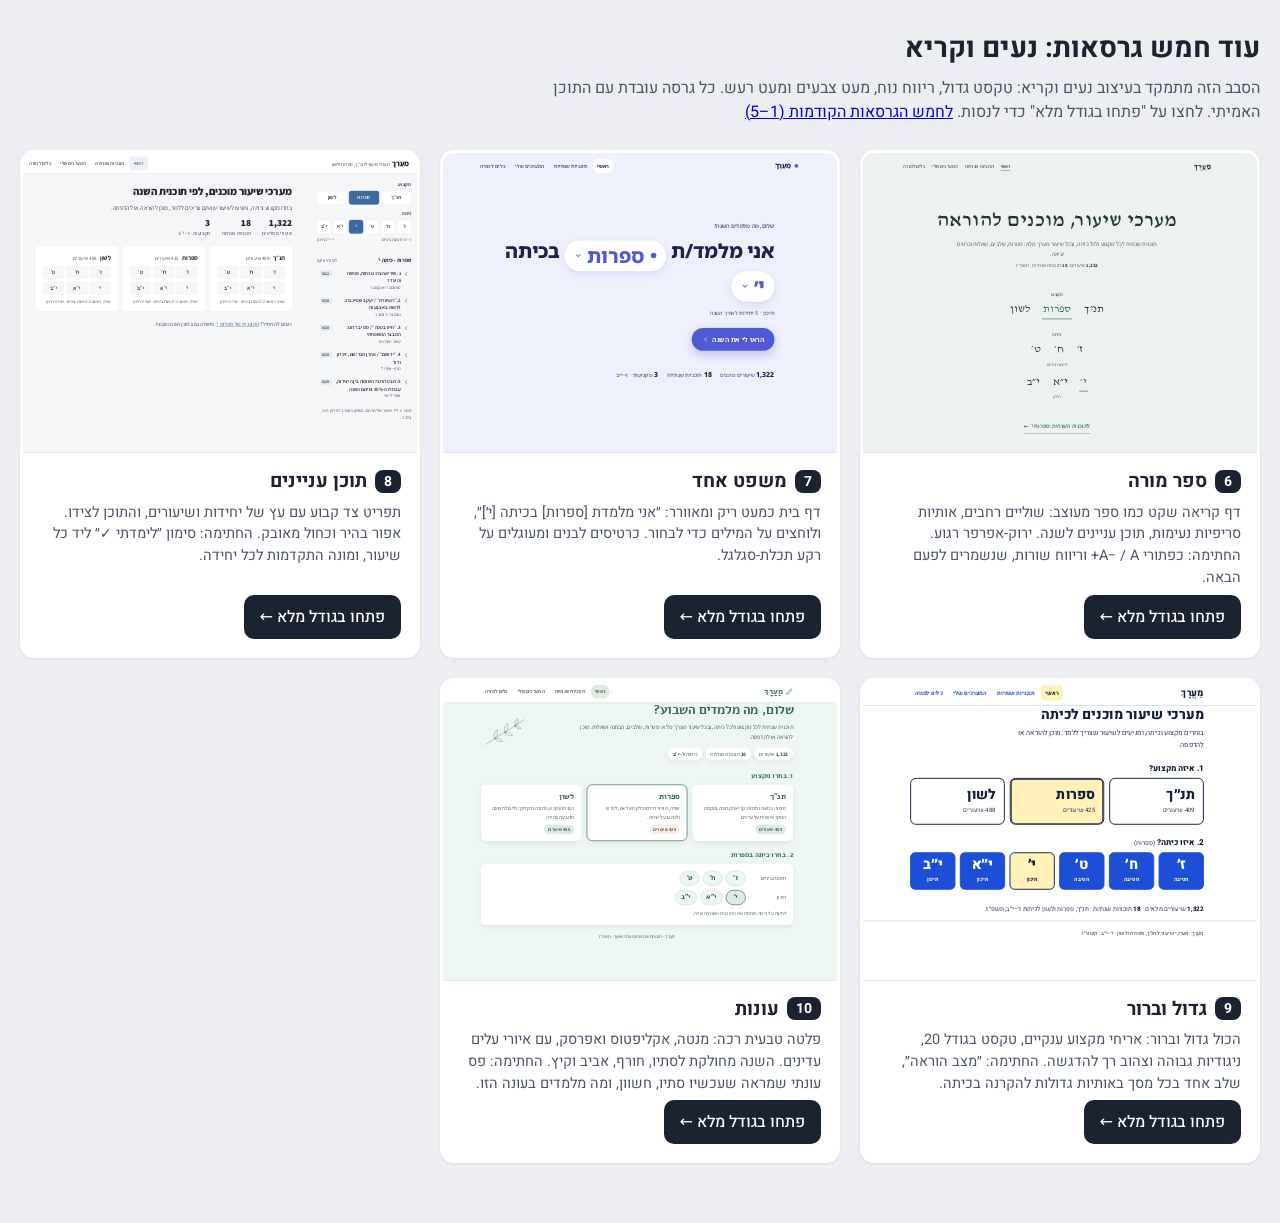
==== versions-2/index.html @ 1229883c "Add five more design versions focused on readability (versions-2/) Co-Authored-By: Claude Opus 5.5 <" ====
<!DOCTYPE html>
<html lang="he" dir="rtl">
<head>
<meta charset="UTF-8">
<meta name="viewport" content="width=device-width, initial-scale=1">
<title>עוד חמש גרסאות · נעים וקריא · מַעֲרָךְ</title>
<link href="https://fonts.googleapis.com/css2?family=Heebo:wght@400;500;700;800&display=swap" rel="stylesheet">
<style>
*{box-sizing:border-box}
body{margin:0;background:#eceef2;color:#1b2230;font-family:Heebo,system-ui,sans-serif;line-height:1.5}
header{max-width:1400px;margin:0 auto;padding:28px 20px 8px}
h1{margin:0 0 6px;font-size:28px}
header p{margin:0;color:#4b5568;max-width:760px}
.grid{max-width:1400px;margin:0 auto;padding:18px 20px 60px;display:grid;grid-template-columns:repeat(auto-fill,minmax(400px,1fr));gap:20px}
.card{background:#fff;border-radius:14px;overflow:hidden;box-shadow:0 1px 3px rgba(0,0,0,.08);display:flex;flex-direction:column;border:3px solid transparent}
.card.pick{border-color:#1e6b52}
.frame{position:relative;height:300px;overflow:hidden;background:#f6f6f6;border-bottom:1px solid #e5e7eb}
.frame iframe{position:absolute;top:0;right:0;width:1280px;height:960px;border:0;transform:scale(.3125);transform-origin:top right;pointer-events:none}
.info{padding:14px 16px 16px;display:flex;flex-direction:column;gap:6px;flex:1}
.info h2{margin:0;font-size:19px;display:flex;gap:8px;align-items:center;flex-wrap:wrap}
.n{background:#1b2230;color:#fff;border-radius:8px;padding:1px 9px;font-size:14px}
.badge{background:#1e6b52;color:#fff;border-radius:999px;padding:2px 10px;font-size:12.5px;font-weight:700}
.info p{margin:0;color:#4b5568;font-size:14.5px}
.info a{margin-top:auto;align-self:flex-start;background:#1b2230;color:#fff;text-decoration:none;padding:10px 16px;border-radius:10px;font-weight:500;min-height:44px;display:inline-flex;align-items:center}
.info a:hover{background:#000}
@media (max-width:460px){.grid{grid-template-columns:1fr}.frame{height:240px}.frame iframe{transform:scale(.25)}}
</style>
</head>
<body>
<header>
  <h1>עוד חמש גרסאות: נעים וקריא</h1>
  <p>הסבב הזה מתמקד בעיצוב נעים וקריא: טקסט גדול, ריווח נוח, מעט צבעים ומעט רעש. כל גרסה עובדת עם התוכן האמיתי. לחצו על "פתחו בגודל מלא" כדי לנסות. <a href="../versions/">לחמש הגרסאות הקודמות (1–5)</a></p>
</header>
<div class="grid" id="g"></div>
<script>
const V=[
 {f:"v1.html",num:6,n:"ספר מורה",d:"דף קריאה שקט כמו ספר מעוצב: שוליים רחבים, אותיות סריפיות נעימות, תוכן עניינים לשנה. ירוק-אפרפר רגוע. החתימה: כפתורי A− / A+ וריווח שורות, שנשמרים לפעם הבאה."},
 {f:"v2.html",num:7,n:"משפט אחד",d:"דף בית כמעט ריק ומאוורר: ״אני מלמדת [ספרות] בכיתה [י׳]״, ולוחצים על המילים כדי לבחור. כרטיסים לבנים ומעוגלים על רקע תכלת-סגלגל."},
 {f:"v3.html",num:8,n:"תוכן עניינים",d:"תפריט צד קבוע עם עץ של יחידות ושיעורים, והתוכן לצידו. אפור בהיר וכחול מאובק. החתימה: סימון ״לימדתי ✓״ ליד כל שיעור, ומונה התקדמות לכל יחידה."},
 {f:"v4.html",num:9,n:"גדול וברור",d:"הכול גדול וברור: אריחי מקצוע ענקיים, טקסט בגודל 20, ניגודיות גבוהה וצהוב רך להדגשה. החתימה: ״מצב הוראה״, שלב אחד בכל מסך באותיות גדולות להקרנה בכיתה."},
 {f:"v5.html",num:10,n:"עונות",d:"פלטה טבעית רכה: מנטה, אקליפטוס ואפרסק, עם איורי עלים עדינים. השנה מחולקת לסתיו, חורף, אביב וקיץ. החתימה: פס עונתי שמראה שעכשיו סתיו, חשוון, ומה מלמדים בעונה הזו."}
];
const PICK=window.PICK||"";
document.getElementById("g").innerHTML=V.map((v,i)=>'<div class="card'+(PICK===v.f?' pick':'')+'"><div class="frame"><iframe src="'+v.f+'" loading="lazy" title="'+v.n+'" tabindex="-1"></iframe></div><div class="info"><h2><span class="n">'+v.num+'</span>'+v.n+(PICK===v.f?' <span class="badge">ההמלצה שלי</span>':'')+'</h2><p>'+v.d+'</p><a href="'+v.f+'" target="_blank" rel="noopener">פתחו בגודל מלא ←</a></div></div>').join("");
</script>
</body>
</html>
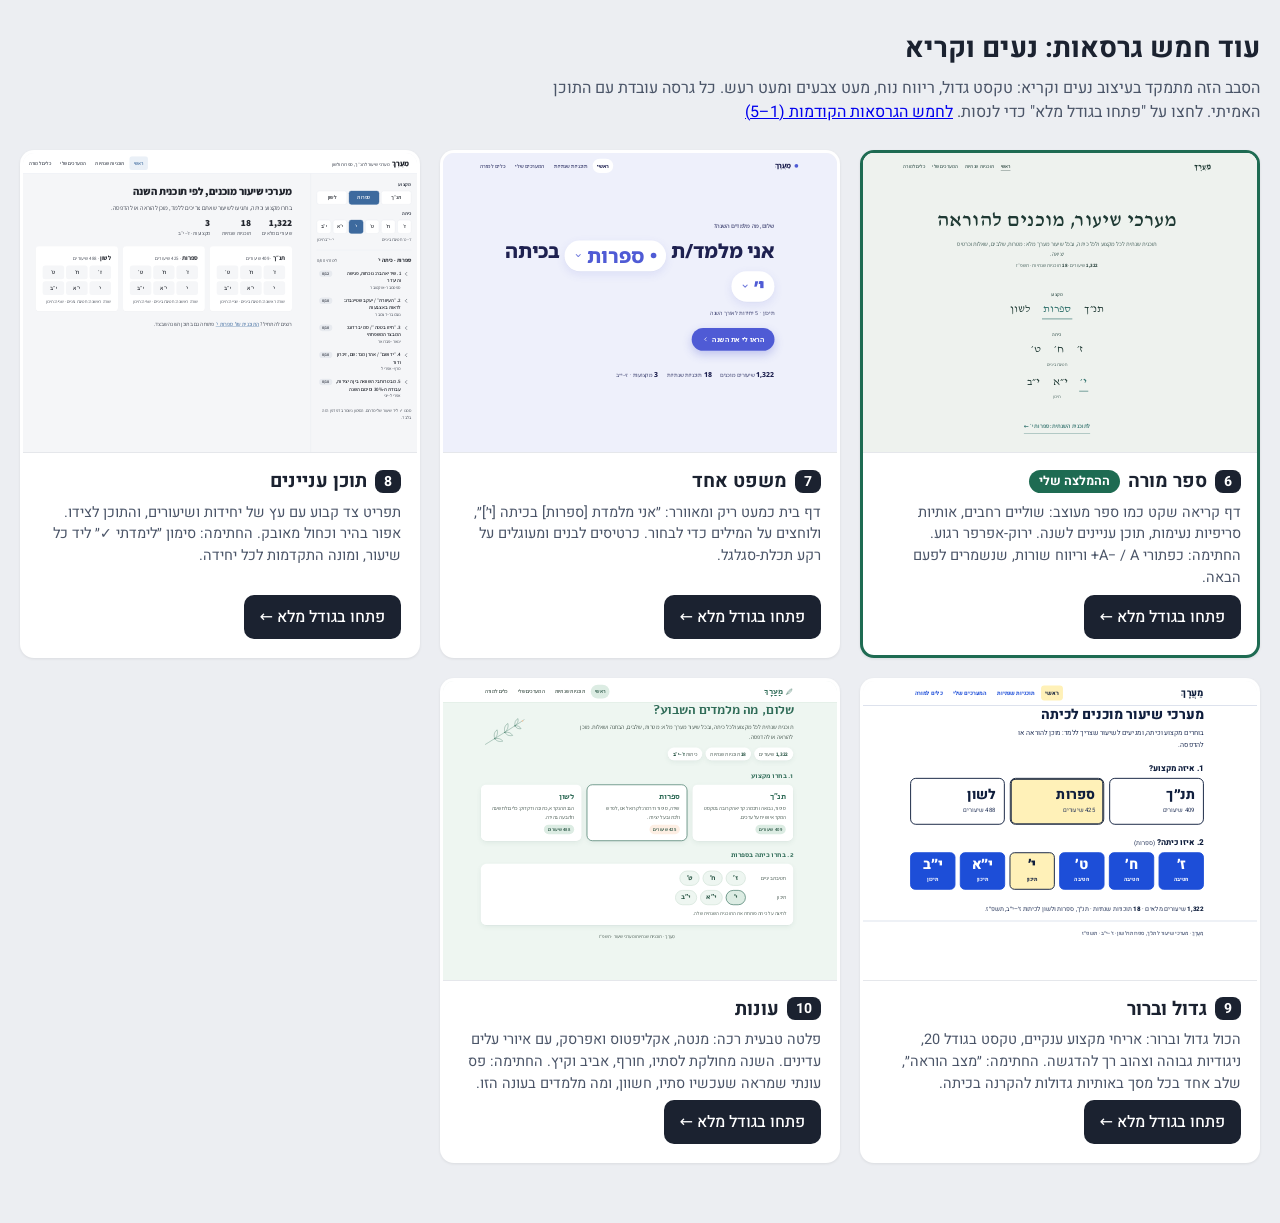
==== commit 7ac17bdd: "Design versions round 2: mark recommended pick (6) Co-Authored-By: Claude Opus 5.5 <noreply@anthropi" ====
--- a/versions-2/index.html
+++ b/versions-2/index.html
@@ -40,7 +40,7 @@
  {f:"v4.html",num:9,n:"גדול וברור",d:"הכול גדול וברור: אריחי מקצוע ענקיים, טקסט בגודל 20, ניגודיות גבוהה וצהוב רך להדגשה. החתימה: ״מצב הוראה״, שלב אחד בכל מסך באותיות גדולות להקרנה בכיתה."},
  {f:"v5.html",num:10,n:"עונות",d:"פלטה טבעית רכה: מנטה, אקליפטוס ואפרסק, עם איורי עלים עדינים. השנה מחולקת לסתיו, חורף, אביב וקיץ. החתימה: פס עונתי שמראה שעכשיו סתיו, חשוון, ומה מלמדים בעונה הזו."}
 ];
-const PICK=window.PICK||"";
+const PICK="v1.html";
 document.getElementById("g").innerHTML=V.map((v,i)=>'<div class="card'+(PICK===v.f?' pick':'')+'"><div class="frame"><iframe src="'+v.f+'" loading="lazy" title="'+v.n+'" tabindex="-1"></iframe></div><div class="info"><h2><span class="n">'+v.num+'</span>'+v.n+(PICK===v.f?' <span class="badge">ההמלצה שלי</span>':'')+'</h2><p>'+v.d+'</p><a href="'+v.f+'" target="_blank" rel="noopener">פתחו בגודל מלא ←</a></div></div>').join("");
 </script>
 </body>
